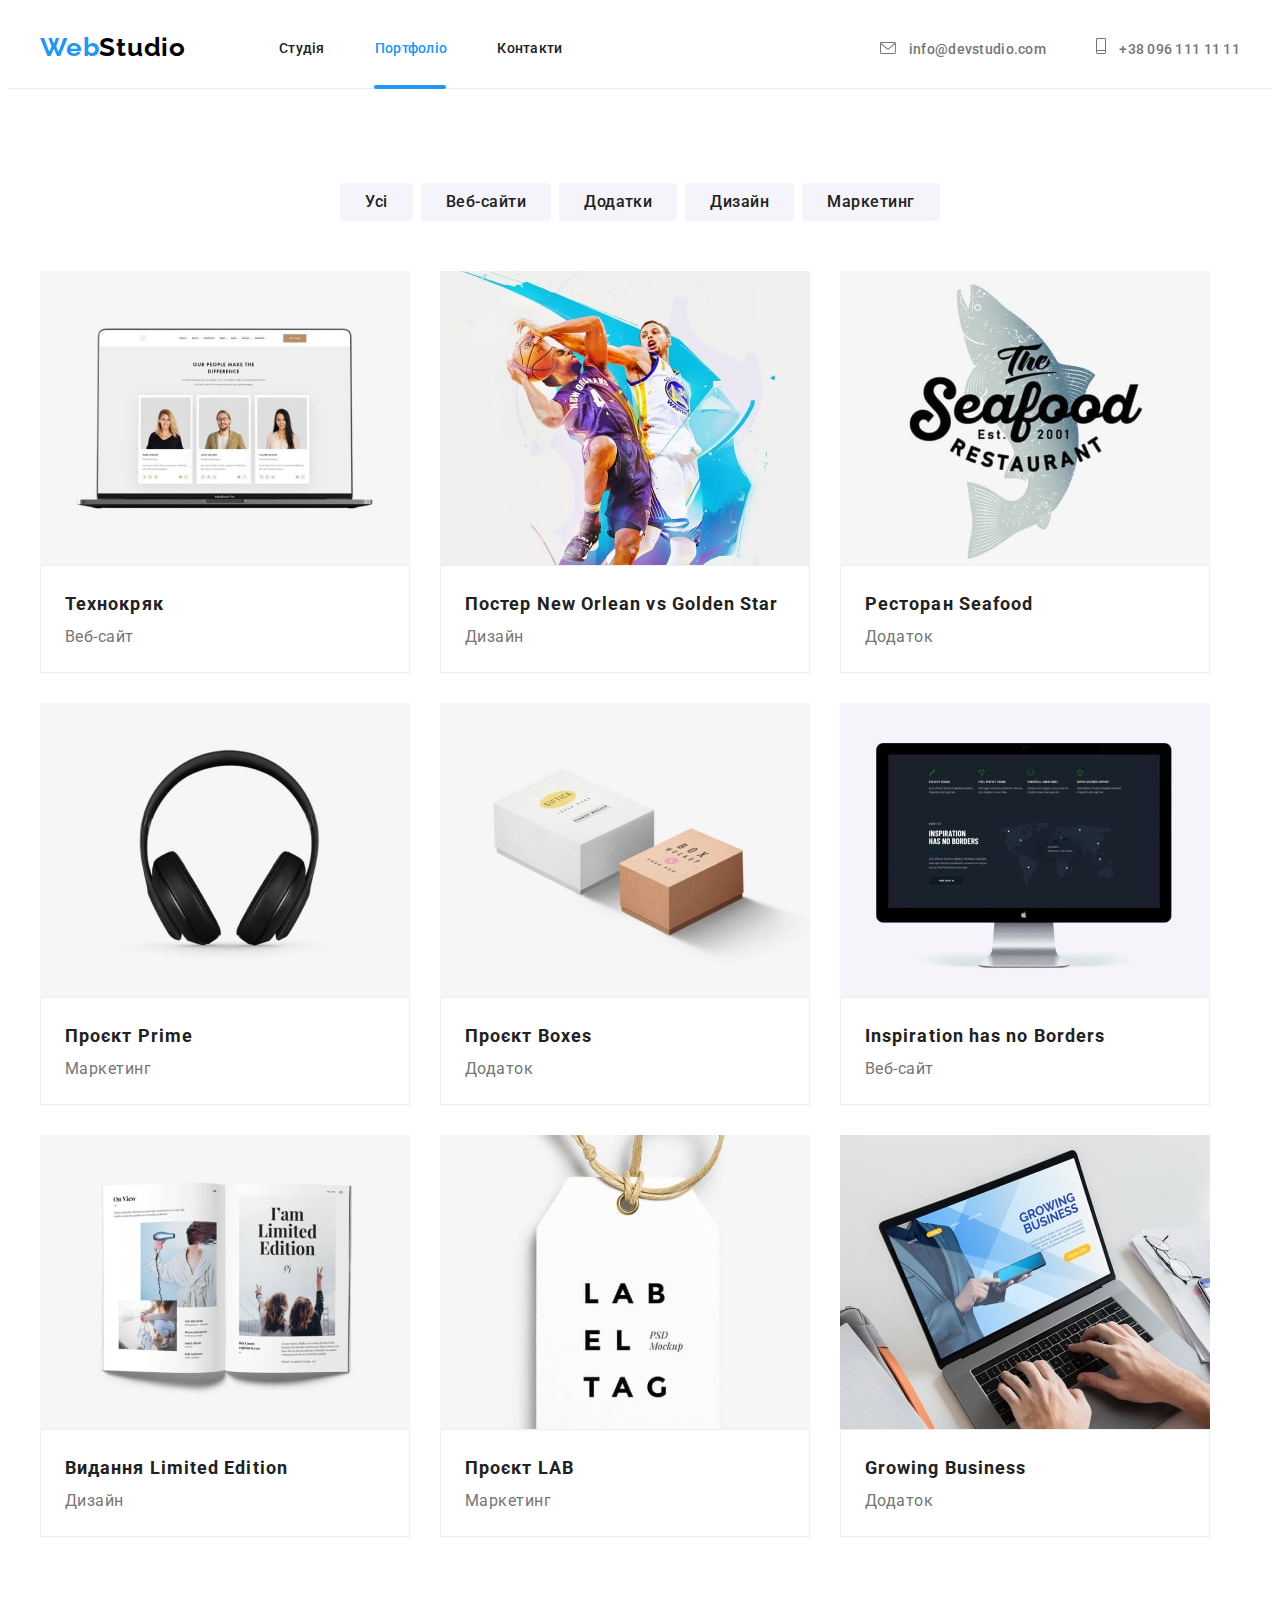
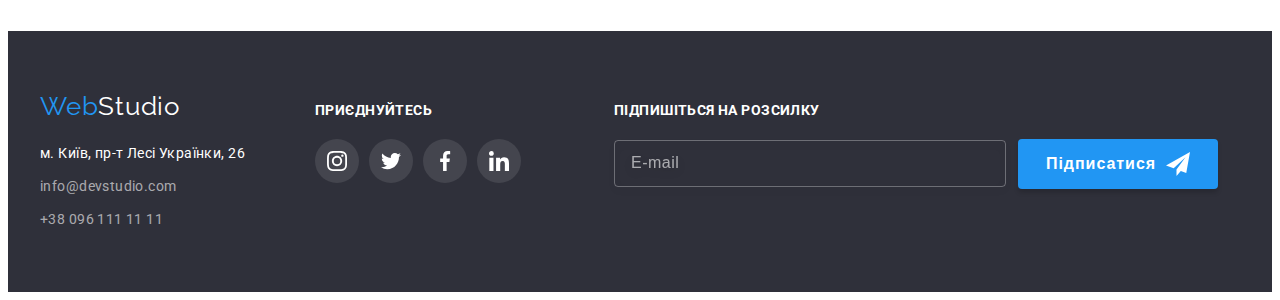
==== portfolio.html @ 67412103 "was" ====
<!DOCTYPE html>
<html lang="uk">
  <head>
    <meta charset="UTF-8" />
    <meta http-equiv="X-UA-Compatible" content="IE=edge" />
    <meta name="viewport" content="width=device-width, initial-scale=1.0" />
    <title>Document</title>
    <link rel="preconnect" href="https://fonts.googleapis.com" />
    <link rel="preconnect" href="https://fonts.gstatic.com" crossorigin />
    <link
      href="https://fonts.googleapis.com/css2?family=Raleway:wght@700&family=Roboto:wght@400;500;700;900&display=swap"
      rel="stylesheet"
    />
    <link
      rel="stylesheet"
      href="https://cdnjs.cloudflare.com/ajax/libs/modern-normalize/1.1.0/modern-normalize.min.css"
      integrity="sha512-wpPYUAdjBVSE4KJnH1VR1HeZfpl1ub8YT/NKx4PuQ5NmX2tKuGu6U/JRp5y+Y8XG2tV+wKQpNHVUX03MfMFn9Q=="
      crossorigin="anonymous"
      referrerpolicy="no-referrer"
    />
    <link rel="stylesheet" href="./css/style.css" />
  </head>
  <body>
    <!-- Шапка сайту -->
    <header class="header">
      <div class="container main-nav">
        <nav class="header-nav main-nav">
          <a class="header-logo" href="/"
            >Web<span class="header-logo-studio">Studio</span></a
          >
          <ul class="header-list">
            <li class="header-list-item">
              <a class="header-link" href="./index.html">Студія</a>
            </li>
            <li class="header-list-item">
              <a class="header-link link current" href="./portfolio.html"
                >Портфоліо</a
              >
            </li>
            <li class="header-list-item">
              <a class="header-link" href="#">Контакти</a>
            </li>
          </ul>
        </nav>
        <ul class="address-nav">
          <li class="header-list-item">
            <a class="header-mail" href="mailto:info@devstudio.com">
              <svg class="address-icon" width="16px" height="12px">
                <use href="./images/icons/symbol-defs.svg#icon-envelope"></use>
              </svg>
              info@devstudio.com
            </a>
          </li>
          <li class="header-list-item">
            <a class="header-tel" href="tel:+380961111111">
              <svg class="address-icon" width="10px" height="16px">
                <use
                  class="icon-two"
                  href="./images/icons/symbol-defs.svg#icon-phone"
                ></use>
              </svg>
              +38 096 111 11 11</a
            >
          </li>
        </ul>
      </div>
    </header>
    <!-- Герой -->
    <main>
      <section class="menu">
        <div class="container menu-container">
          <h1 class="visually-hidden">Меню сторінки</h1>
          <ul class="menu--top-list">
            <li class="menu-top-item">
              <button class="menu-item-btn" type="button">Усі</button>
            </li>
            <li class="menu-top-item">
              <button class="menu-item-btn" type="button">Веб-сайти</button>
            </li>
            <li class="menu-top-item">
              <button class="menu-item-btn" type="button">Додатки</button>
            </li>
            <li class="menu-top-item">
              <button class="menu-item-btn" type="button">Дизайн</button>
            </li>
            <li class="menu-top-item">
              <button class="menu-item-btn" type="button">Маркетинг</button>
            </li>
          </ul>
        </div>
        <div class="container menu-under-container">
          <ul class="menu-under-list">
            <li class="menu-under-item">
              <a class="card-link" href="">
                <div class="thumb-wrap">
                  <img
                    src="./images/imagesp/img-min1.jpg"
                    alt="Ноутбук"
                    width="370"
                  />
                  <p class="overlay-text">
                    Ресурс пропонує комплексні пропозиції з різним рівнем
                    функціоналу та сервісів. Все це дозволить відвідувачу
                    отримати вичерпні відомості про компанію чи приватну особу.
                  </p>
                </div>
                <div class="cards">
                  <h2 class="menu-title">Технокряк</h2>
                  <p class="menu-text">Веб-сайт</p>
                </div>
              </a>
            </li>
            <li class="menu-under-item">
              <a class="card-link" href="">
                <div class="thumb-wrap">
                  <img
                    src="./images/imagesp/img(1)-min.jpg"
                    alt="Баскетбол"
                    width="370"
                  />
                  <p class="overlay-text">
                    Ресурс пропонує комплексні пропозиції з різним рівнем
                    функціоналу та сервісів. Все це дозволить відвідувачу
                    отримати вичерпні відомості про компанію чи приватну особу.
                  </p>
                </div>
                <div class="cards">
                  <h2 class="menu-title">Постер New Orlean vs Golden Star</h2>
                  <p class="menu-text">Дизайн</p>
                </div>
              </a>
            </li>
            <li class="menu-under-item">
              <a class="card-link" href="">
                <div class="thumb-wrap">
                  <img
                    src="./images/imagesp/img(2)-min.jpg"
                    alt="Ресторан"
                    width="370"
                  />
                  <p class="overlay-text">
                    Ресурс пропонує комплексні пропозиції з різним рівнем
                    функціоналу та сервісів. Все це дозволить відвідувачу
                    отримати вичерпні відомості про компанію чи приватну особу.
                  </p>
                </div>
                <div class="cards">
                  <h2 class="menu-title">Ресторан Seafood</h2>
                  <p class="menu-text">Додаток</p>
                </div>
              </a>
            </li>
            <li class="menu-under-item">
              <a class="card-link" href="">
                <div class="thumb-wrap">
                  <img
                    src="./images/imagesp/img(3)-min.jpg"
                    alt="Навушники"
                    width="370"
                  />
                  <p class="overlay-text">
                    Ресурс пропонує комплексні пропозиції з різним рівнем
                    функціоналу та сервісів. Все це дозволить відвідувачу
                    отримати вичерпні відомості про компанію чи приватну особу.
                  </p>
                </div>
                <div class="cards">
                  <h2 class="menu-title">Проєкт Prime</h2>
                  <p class="menu-text">Маркетинг</p>
                </div>
              </a>
            </li>
            <li class="menu-under-item">
              <a class="card-link" href="">
                <div class="thumb-wrap">
                  <img
                    src="./images/imagesp/img(4)-min.jpg"
                    alt="Коробки"
                    width="370"
                  />
                  <p class="overlay-text">
                    Ресурс пропонує комплексні пропозиції з різним рівнем
                    функціоналу та сервісів. Все це дозволить відвідувачу
                    отримати вичерпні відомості про компанію чи приватну особу.
                  </p>
                </div>
                <div class="cards">
                  <h2 class="menu-title">Проєкт Boxes</h2>
                  <p class="menu-text">Додаток</p>
                </div>
              </a>
            </li>
            <li class="menu-under-item">
              <a class="card-link" href="">
                <div class="thumb-wrap">
                  <img
                    src="./images/imagesp/img(5)-min.jpg"
                    alt="Екран"
                    width="370"
                  />
                  <p class="overlay-text">
                    Ресурс пропонує комплексні пропозиції з різним рівнем
                    функціоналу та сервісів. Все це дозволить відвідувачу
                    отримати вичерпні відомості про компанію чи приватну особу.
                  </p>
                </div>
                <div class="cards">
                  <h2 class="menu-title">Inspiration has no Borders</h2>
                  <p class="menu-text">Веб-сайт</p>
                </div>
              </a>
            </li>
            <li class="menu-under-item">
              <a class="card-link" href="">
                <div class="thumb-wrap">
                  <img
                    src="./images/imagesp/img(6)-min.jpg"
                    alt="Книга"
                    width="370"
                  />
                  <p class="overlay-text">
                    Ресурс пропонує комплексні пропозиції з різним рівнем
                    функціоналу та сервісів. Все це дозволить відвідувачу
                    отримати вичерпні відомості про компанію чи приватну особу.
                  </p>
                </div>
                <div class="cards">
                  <h2 class="menu-title">Видання Limited Edition</h2>
                  <p class="menu-text">Дизайн</p>
                </div>
              </a>
            </li>
            <li class="menu-under-item">
              <a class="card-link" href="">
                <div class="thumb-wrap">
                  <img
                    src="./images/imagesp/img(7)-min.jpg"
                    alt="Бірка"
                    width="370"
                  />
                  <p class="overlay-text">
                    Ресурс пропонує комплексні пропозиції з різним рівнем
                    функціоналу та сервісів. Все це дозволить відвідувачу
                    отримати вичерпні відомості про компанію чи приватну особу.
                  </p>
                </div>
                <div class="cards">
                  <h2 class="menu-title">Проєкт LAB</h2>
                  <p class="menu-text">Маркетинг</p>
                </div>
              </a>
            </li>
            <li class="menu-under-item">
              <a class="card-link" href="">
                <div class="thumb-wrap">
                  <img
                    src="./images/imagesp/img(8)-min.jpg"
                    alt="Друк на клавіатурі"
                    width="370"
                  />
                  <p class="overlay-text">
                    Ресурс пропонує комплексні пропозиції з різним рівнем
                    функціоналу та сервісів. Все це дозволить відвідувачу
                    отримати вичерпні відомості про компанію чи приватну особу.
                  </p>
                </div>
                <div class="cards">
                  <h2 class="menu-title">Growing Business</h2>
                  <p class="menu-text">Додаток</p>
                </div>
              </a>
            </li>
          </ul>
        </div>
      </section>
    </main>
    <!-- Підвал -->
    <footer class="footer">
      <div class="container footer-container">
        <div class="footer-nav">
          <a class="footer-logo" href="/">
            Web<span class="footer-second-logo">Studio</span>
          </a>
          <address class="footer-address">
            <a
              class="footer-map"
              href="https://goo.gl/maps/mfCDsqHdeXD383oz8"
              target="_blank"
              rel="noopener noreferrer nofollow"
            >
              м. Київ, пр-т Лесі Українки, 26
            </a>
            <ul class="footer-list">
              <li>
                <a class="footer-link" href="mailto:info@devstudio.com"
                  >info@devstudio.com</a
                >
              </li>
              <li>
                <a class="footer-link" href="tel:+380961111111"
                  >+38 096 111 11 11</a
                >
              </li>
            </ul>
          </address>
        </div>
        <div class="footer-soc">
          <h3 class="footer-soc-title">приєднуйтесь</h3>
          <ul class="footer-soc-list">
            <li class="footer-soc-item">
              <a href="" class="footer-soc-link" aria-label="Instagram">
                <svg class="footer-soc-icon" width="20" height="20">
                  <use
                    href="./images/icons/symbol-link.svg#icon-instagram"
                  ></use>
                </svg>
              </a>
            </li>
            <li class="footer-soc-item">
              <a href="" class="footer-soc-link" aria-label="Twitter">
                <svg class="footer-soc-icon" width="20" height="20">
                  <use href="./images/icons/symbol-link.svg#icon-twitter"></use>
                </svg>
              </a>
            </li>
            <li class="footer-soc-item">
              <a href="" class="footer-soc-link" aria-label="Facebook">
                <svg class="footer-soc-icon" width="20" height="20">
                  <use
                    href="./images/icons/symbol-link.svg#icon-facebook"
                  ></use>
                </svg>
              </a>
            </li>
            <li class="footer-soc-item">
              <a href="" class="footer-soc-link" aria-label="LinkedIn">
                <svg class="footer-soc-icon" width="20" height="20">
                  <use
                    href="./images/icons/symbol-link.svg#icon-linkedin"
                  ></use>
                </svg>
              </a>
            </li>
          </ul>
        </div>
        <div class="footer-input">
          <h3 class="input-title">Підпишіться на розсилку</h3>
          <form class="input-container">
            <input class="footer-input" type="email" placeholder="E-mail" />
            <button type="submit" class="input-button">
              Підписатися
              <svg width="24" height="24" class="input-img">
                <use href="./images/icons/symbol-defs-telegram.svg#icon-send"></use>
              </svg>
            </button>
          </form>
        </div>
      </div>
    </footer>
  </body>
</html>
---- css/style.css ----
:root {
  --main-color: #757575;
  --second-color: #212121;
  --letter-color: #ffffff;
  --typical-lh: 1.33;
  --main-font: "Roboto", sans-serif;
}

p,
h1,
h2,
h3,
h4,
h5,
h6 {
  margin: 0;
}
ul,
ol {
  margin: 0;
  padding-left: 0;
  list-style: none;
}

body {
  font-family: var(--main-font);
  background-color: #ffffff;
}

.container {
  width: 1200px;
  padding-left: 15px;
  padding-right: 15px;
  margin: 0 auto;
}
img {
  display: block;
  max-width: 100%;
  height: auto;
}
section {
  padding-top: 94px;
  padding-bottom: 94px;
}
button {
  cursor: pointer;
}
/* -----------Шапка сайту --------------------------------------------------------- */
.header {
  padding-top: 24px;
  padding-bottom: 24px;
  border-bottom: 1px solid #ececec;
}
.main-nav {
  display: flex;
  align-items: center;
}

.header-logo {
  display: flex;
  margin-left: auto;
  font-family: "Raleway", sans-serif;
  font-style: normal;
  font-weight: 700;
  font-size: 26px;
  line-height: 1.22;
  letter-spacing: 0.03em;
  color: #2196f3;
  text-decoration: none;
}

.header-logo-studio {
  font-family: "Raleway", sans-serif;
  font-size: 26px;
  line-height: 1.22;
  letter-spacing: 0.03em;
  color: #000000;
  text-decoration: none;
}

.header-list {
  display: flex;
  list-style: none;
  gap: 50px;
  margin-left: 93px;
  margin-right: auto;
}
/* .header-list .header-list-item + .header-list-item {
  margin-left: 50px;
} */
/* .header-list .header-list-item:not(:last-child) {
  margin-right: 50px;
} */

.header-link {
  text-decoration: none;
  font-weight: 500;
  font-size: 14px;
  line-height: var(--typical-lh);
  letter-spacing: 0.02em;
  color: var(--second-color);
  padding: 32px 0;
  transition: color 250ms cubic-bezier(0.4, 0, 0.2, 1);
}
.link.current {
  position: relative;
  color: #2196f3;
}
.current::after {
  content: "";
  position: absolute;
  bottom: 0;
  left: 0;
  display: block;
  width: 100%;
  height: 4px;
  background: #2196f3;
  border-radius: 2px;
  margin: -1px;
}
.address-nav {
  display: flex;
  align-items: baseline;
  list-style: none;
  margin-left: auto;
  color: var(--main-color);
}
.header-list-item {
}
.address-icon {
  fill: currentColor;
  margin-right: 10px;
}

.address-nav .header-list-item:not(:last-child) {
  margin-right: 50px;
}

.header-mail,
.header-tel {
  font-weight: 500;
  font-size: 14px;
  line-height: var(--typical-lh);
  letter-spacing: 0.02em;
  color: var(--main-color);
  text-decoration: none;
  transition: color 250ms cubic-bezier(0.4, 0, 0.2, 1);
}
.header-link:hover,
.header-link:focus,
.header-mail:hover,
.header-mail:focus,
.header-tel:hover,
.header-tel:focus,
.address-icon:hover,
.address-icon:focus,
.address-icon-two:hover,
.address-icon-two:focus {
  color: #2196f3;
  fill: currentColor;
}

/* -------- Герой --------  */
.hero {
  background-color: #c4c4c4;
  background-image: linear-gradient(
      to right,
      rgba(47, 48, 58, 0.4),
      rgba(47, 48, 58, 0.4)
    ),
    url(../images/img-bg-hero.jpg);
  background-repeat: no-repeat;
  background-position: center;
  max-width: 1600px;
  margin: 0 auto;
  padding-top: 200px;
  padding-bottom: 200px;
}
.hero-container {
  display: flex;
  flex-direction: column;
  align-items: center;
}

.hero-top-title {
  display: flex;
  margin-bottom: 30px;
  font-weight: 900;
  font-size: 44px;
  line-height: 1.36;
  text-align: center;
  letter-spacing: 0.06em;
  text-transform: uppercase;
  color: #ffffff;
}
.hero-btn {
  display: flex;
  padding: 10px 32px 10px 32px;
  font-family: inherit;
  font-weight: 700;
  font-size: 16px;
  line-height: 1.87;
  align-items: center;
  text-align: center;
  letter-spacing: 0.06em;
  color: #ffffff;
  background: #2196f3;
  box-shadow: 0px 4px 4px rgba(0, 0, 0, 0.15);
  border-radius: 4px;
  border: none;
  cursor: pointer;
}

.benefits {
  padding-top: 94px;
  padding-bottom: 0;
}
.benefits-container {
  display: flex;
}
.benefits-list {
  list-style: none;
  display: flex;
  gap: 30px;
  margin-right: auto;
  margin-left: auto;
}
.benefits-item::before {
  display: block;
  content: "";
  height: 120px;
  background-color: #f5f4fa;
  border-radius: 4px;
  margin-bottom: 30px;
  background-size: 70px 70px;
  background-repeat: no-repeat;
  background-position: center;
}
.icon-antenna::before {
  background-image: url(../images/icons/antenna.svg);
}
.icon-clock::before {
  background-image: url(../images/icons/clock.svg);
}
.icon-diagram::before {
  background-image: url(../images/icons/diagram.svg);
}
.icon-austonaut::before {
  background-image: url(../images/icons/astronaut.svg);
}

.benefits-title {
  display: flex;
  margin-bottom: 10px;
  width: 270px;
  font-size: 14px;
  line-height: var(--typical-lh);
  letter-spacing: 0.03em;
  text-transform: uppercase;
  color: var(--second-color);
}
.benefits-text {
  display: flex;
  font-size: 14px;
  max-width: 270px;
  line-height: 1.71;
  letter-spacing: 0.03em;
  color: var(--main-color);
}

.about {
  padding-top: 94px;
  padding-bottom: 94px;
}
.about-container {
  display: flex;
  flex-direction: column;
  align-items: center;
}
.about-title {
  display: flex;
  margin-bottom: 50px;
  font-size: 36px;
  line-height: 1.16;
  text-align: center;
  letter-spacing: 0.03em;
  color: var(--second-color);
}
.about-list {
  display: flex;
  gap: 30px;
  list-style: none;
}

.thumb-work {
  position: relative;
}
.over-text {
  position: absolute;
  bottom: 0;
  left: 0;
  font-weight: 700;
  font-size: 14px;
  line-height: 1.14;
  text-align: center;
  letter-spacing: 0.03em;
  text-transform: uppercase;
  color: #ffffff;
  background-color: rgba(47, 48, 58, 0.8);
  width: 100%;
  padding: 27px;
}

.team {
  background-color: #f5f4fa;
  padding-top: 94px;
  padding-bottom: 94px;
}
.team-container {
  display: flex;
  flex-direction: column;
  align-items: center;
}
.team-title {
  display: flex;
  margin-bottom: 50px;
  font-size: 36px;
  line-height: 1.16;
  text-align: center;
  letter-spacing: 0.03em;
  color: var(--second-color);
}
.img-team {
  background: #ffffff;
  box-shadow: 0px 1px 3px rgba(0, 0, 0, 0.12), 0px 1px 1px rgba(0, 0, 0, 0.14),
    0px 2px 1px rgba(0, 0, 0, 0.2);
  border-radius: 0px 0px 4px 4px;
}
.team-text {
  padding-top: 30px;
  padding-bottom: 30px;
}
.team-list {
  display: flex;
  gap: 30px;
  list-style: none;
}
.team-top-text {
  margin-bottom: 10px;
  font-weight: 500;
  font-size: 16px;
  line-height: 1.18;
  text-align: center;
  letter-spacing: 0.03em;
  color: var(--second-color);
}
.team-bottom-text {
  font-weight: 400;
  font-size: 16px;
  line-height: 1.18;
  text-align: center;
  letter-spacing: 0.03em;
  color: var(--main-color);
}

.team-soc-list {
  display: flex;
  align-items: center;
  justify-content: center;
  gap: 10px;
  list-style: none;
  margin-top: 16px;
}

.team-soc-link {
  color: #afb1b8;
  display: flex;
  align-items: center;
  justify-content: center;
  width: 44px;
  height: 44px;
  border-radius: 50%;
  transition: background-color 250ms cubic-bezier(0.4, 0, 0.2, 1),
    color 250ms cubic-bezier(0.4, 0, 0.2, 1);
}

.team-soc-icon {
  fill: currentColor;
}

.team-soc-link:hover,
.team-soc-link:focus {
  color: #ffffff;
  background-color: #2196f3;
}

/* -------- Клієнти ------------- */
.clients-title {
  text-align: center;
  margin-bottom: 50px;
  font-weight: 700;
  font-size: 36px;
  line-height: 1.16;
  text-align: center;
  letter-spacing: 0.03em;
}

.clients-list {
  display: flex;
  gap: 30px;
}

.clients-list-item {
  flex-basis: calc((100% - 5 * 30px) / 6);
}

.clients-list-link {
  display: flex;
  align-items: center;
  justify-content: center;
  width: 170px;
  height: 92px;
  color: #afb1b8;
  border: 1px solid #afb1b8;
  border-radius: 4px;
  transition: background-color 250ms cubic-bezier(0.4, 0, 0.2, 1),
    color 250ms cubic-bezier(0.4, 0, 0.2, 1);
}

.clients-icon {
  fill: currentColor;
}

.clients-list-link:hover,
.clients-list-link:focus {
  color: #2196f3;
  border-color: #2196f3;
}

/* --------Футер--------- */
.footer {
  background-color: #2f303a;
  padding-top: 60px;
  padding-bottom: 60px;
}
.footer-container {
  display: flex;
  align-items: center;
  align-items: baseline;
}
.footer-nav {
  display: block;
  margin-right: 70px;
}
.footer-soc {
  display: block;
}

.footer-logo {
  font-family: "Raleway", sans-serif;
  font-size: 26px;
  line-height: 1.19;
  letter-spacing: 0.03em;
  color: #2196f3;
  text-decoration: none;
}
.footer-second-logo {
  color: #ffffff;
}
.footer-address {
  display: flex;
  gap: 9px;
  flex-direction: column;
  font-style: normal;
}
.footer-map {
  font-size: 14px;
  line-height: 1.71;
  letter-spacing: 0.03em;
  color: #ffffff;
  text-decoration: none;
  margin-top: 20px;
}
.footer-list {
  display: flex;
  gap: 9px;
  flex-direction: column;
  list-style: none;
}
.footer-link {
  font-size: 14px;
  line-height: 1.71;
  letter-spacing: 0.03em;
  color: rgba(255, 255, 255, 0.6);
  text-decoration: none;
  transition: color 250ms cubic-bezier(0.4, 0, 0.2, 1);
}

.footer-link:hover,
.footer-link:focus {
  color: #2196f3;
}

.footer-soc {
  margin-right: 93px;
}

.footer-soc-title {
  display: block;
  font-weight: 700;
  font-size: 14px;
  line-height: 1.14;
  letter-spacing: 0.03em;
  text-transform: uppercase;
  color: #ffffff;
  margin-bottom: 20px;
}

.footer-soc-list {
  display: flex;
  align-items: center;
  justify-content: center;
  height: 100%;
  gap: 10px;
}

.footer-soc-link {
  color: #ffffff;
  display: flex;
  align-items: center;
  justify-content: center;
  width: 44px;
  height: 44px;
  border-radius: 50%;
  background: rgba(255, 255, 255, 0.1);
  transition: background-color 250ms cubic-bezier(0.4, 0, 0.2, 1),
    color 250ms cubic-bezier(0.4, 0, 0.2, 1);
}

.footer-soc-icon {
  fill: currentColor;
}

.footer-soc-link:hover,
.footer-soc-link:focus {
  background-color: #2196f3;
  color: #ffffff;
}

.input-title {
  font-weight: 700;
  font-size: 14px;
  line-height: 1.14;
  letter-spacing: 0.03em;
  text-transform: uppercase;
  color: var(--letter-color);
  margin-bottom: 20px;
}

.input-container {
  display: flex;
  align-items: center;
}

.input-container input {
  background-color: inherit;
  border: 1px solid rgba(255, 255, 255, 0.3);
  border-radius: 4px;
  filter: drop-shadow(0px 4px 4px rgba(0, 0, 0, 0.15));
  width: 358px;
  padding: 15px 16px;
  margin-right: 12px;
  color: #f5f4fa;
}

.input-container input::placeholder {
  color: rgba(255, 255, 255, 0.6);
  font-size: 16px;
  line-height: 1.25;
  letter-spacing: 0.03em;
}

.input-button {
  display: flex;
  align-items: center;
  justify-content: center;
  text-align: center;
  gap: 10px;
  color: var(--letter-color);
  background-color: #2196f3;
  box-shadow: 0px 4px 4px rgba(0, 0, 0, 0.15);
  border-radius: 4px;
  border: transparent;
  width: 200px;
  padding-top: 10px;
  padding-bottom: 10px;
  font-weight: 700;
  font-size: 16px;
  line-height: 1.88;
  letter-spacing: 0.06em;
}

.input-img {
  fill: currentColor;
}

.input-button:hover {
  background-color: #3270a3;
}

@keyframes moving {
  100% {
    transform: rotate(-360deg);
  }
}

.input-button:hover > .input-img {
  animation: moving 1000ms 1 linear;
  transform-origin: 1px 1px;
}

.modal-title {
  font-weight: 700;
  font-size: 20px;
  line-height: 1.15;
  text-align: center;
  margin-bottom: 12px;
}

.form {
  width: 448px;
  margin: 0 auto;
}

.form-field {
  position: relative;
  display: flex;
  flex-direction: column;
}
.form-field:not(:last-child) {
  margin-bottom: 10px;
}

.form-field.comment {
  margin-bottom: 0;
}

label {
  font-size: 12px;
  line-height: 1.17;
  letter-spacing: 0.01em;
  color: var(--main-color);
}

.form-field input {
  height: 40px;
  margin-top: 4px;
  padding: 11px;
  padding-left: 42px;
  border: 1px solid rgba(33, 33, 33, 0.2);
  border-radius: 4px;
  outline: none;
  color: #212121;
}

.form-field label {
  margin-bottom: 4px;
}

.form-label {
  font-size: 12px;
  line-height: 1.17;
  letter-spacing: 0.01em;
  color: var(--main-color);
}

.form-icon {
  position: absolute;
  top: 50%;
  left: 12px;
  display: inline-block;
}
.form-input:focus {
  border-color: #2196f3;
}

.form-input:focus ~ .form-icon {
  fill: #2196f3;
}

textarea {
  resize: none;
  width: 100%;
  height: 120px;
}

textarea::placeholder {
  font-size: 12px;
  line-height: 1.17;
  letter-spacing: 0.01em;
  color: rgba(117, 117, 117, 0.5);
}

.form-field textarea {
  margin-top: 4px;
  border: 1px solid rgba(33, 33, 33, 0.2);
  border-radius: 4px;
  outline: none;
  padding: 12px 16px;
  color: #212121;
}

.form-check {
  display: flex;
  justify-content: center;
  margin-bottom: 30px;
  text-align: center;
  margin-top: 20px;
}

.checkbox-label {
  display: flex;
  align-items: center;
  font-size: 14px;
  line-height: 2.71;
  letter-spacing: 0.03em;
  color: var(--main-color);
  text-align: center;
}
.checkbox-icon {
  display: inline-block;
  width: 16px;
  height: 15px;
  border: 2px solid black;
  border-radius: 4px;
  margin-right: 7px;
}

.checkbox:checked + .checkbox-icon {
  background-color: #2196f3;
  border-color: #2196f3;
  background-image: url(../images/icons/icon-check.svg);
  background-repeat: no-repeat;
  background-position: 50% 50%;
  background-size: contain;
  background-origin: border-box;
}

.checkbox-accent {
  color: #2196f3;
  text-decoration: underline;
  margin-left: 5px;
}

.form-button {
  display: block;
  background-color: #2196f3;
  color: #ffffff;
  font-weight: 700;
  letter-spacing: 0.06em;
  box-shadow: 0px 4px 4px rgba(0, 0, 0, 0.15);
  border-radius: 4px;
  border-color: transparent;
  min-height: 50px;
  min-width: 200px;
  padding: 10px 52px;
  text-align: center;
  margin: 0 auto;
  transition: background-color 250ms cubic-bezier(0.4, 0, 0.2, 1);
}

.form-button:hover {
  background-color: #2e7fc2;
}

/* --------------Портфоліо------------------------ */
.menu-container {
  display: flex;
  justify-content: center;
}
.visually-hidden {
  position: absolute;
  white-space: nowrap;
  width: 1px;
  height: 1px;
  overflow: hidden;
  border: 0;
  padding: 0;
  clip: rect(0 0 0 0);
  clip-path: inset(50%);
  margin: -1px;
}

.menu--top-list {
  display: flex;
  margin-bottom: 50px;
  gap: 8px;
  list-style: none;
}

.menu-item-btn {
  padding: 6px 25px 6px 25px;
  font-family: inherit;
  font-weight: 500;
  font-size: 16px;
  line-height: 1.62;
  text-align: center;
  letter-spacing: 0.03em;
  color: var(--second-color);
  background: #f5f4fa;
  border-radius: 4px;
  cursor: pointer;
  border: none;
  transition: color 250ms cubic-bezier(0.4, 0, 0.2, 1),
    background-color 250ms cubic-bezier(0.4, 0, 0.2, 1),
    box-shadow 250ms cubic-bezier(0.4, 0, 0.2, 1);
}

.menu-item-btn:hover,
.menu-item-btn:focus {
  background-color: #2196f3;
  color: #ffffff;
  box-shadow: 0px 3px 1px rgba(0, 0, 0, 0.1), 0px 1px 2px rgba(0, 0, 0, 0.08),
    0px 2px 2px rgba(0, 0, 0, 0.12);
}

/* ------Кард-сет-------- */

.menu {
  padding-top: 94px;
  padding-bottom: 94px;
}
.menu-under-container {
}
.menu-under-list {
  display: flex;
  flex-wrap: wrap;
  padding: 0;
  gap: 30px;
  list-style: none;
}
.cards {
  padding: 20px 24px 20px 24px;
  border: 1px solid #eeeeee;
}
.menu-under-item {
}
.card-link {
  display: block;
  text-decoration: none;
}

.thumb-wrap {
  position: relative;
  overflow: hidden;
}
.overlay-text {
  position: absolute;
  top: 0;
  left: 0;
  color: #ffffff;
  background: rgba(33, 150, 243, 0.9);
  font-weight: 400;
  font-size: 18px;
  line-height: 1.56;
  letter-spacing: 0.03em;
  padding: 63px 24px;
  height: 100%;
  transform: translateY(100%);
  transition: transform 300ms cubic-bezier(0.4, 0, 0.2, 1);
  overflow: auto;
}
.card-link:hover .overlay-text {
  transform: translateY(0);
}

.card-link:hover,
.card-link:focus {
  box-shadow: 0px 1px 1px rgba(0, 0, 0, 0.12), 0px 4px 4px rgba(0, 0, 0, 0.06),
    1px 4px 6px rgba(0, 0, 0, 0.16);
}
.menu-title {
  font-size: 18px;
  line-height: 2;
  letter-spacing: 0.06em;
  color: var(--second-color);
}
.menu-text {
  font-size: 16px;
  line-height: 1.88;
  letter-spacing: 0.03em;
  color: var(--main-color);
}
/* -------Модальне вікно ------ */
.backdrop {
  position: fixed;
  top: 0;
  width: 100%;
  height: 100%;
  background-color: rgba(0, 0, 0, 0.2);
  transition: opacity 300ms linear, visibility 300ms linear;
}
.modal {
  position: absolute;
  top: 50%;
  left: 50%;
  width: 528px;
  height: 581px;
  background: #ffffff;
  box-shadow: 0px 1px 3px rgba(0, 0, 0, 0.12), 0px 1px 1px rgba(0, 0, 0, 0.14),
    0px 2px 1px rgba(0, 0, 0, 0.2);
  border-radius: 4px;
  transform: translate(-50%, -50%) scale(1);
  transition: transform 500ms linear;
  padding: 40px;
}
.backdrop.is-hidden .modal {
  transform: translate(-50%, -50%) scale(0);
}
.modal-btn {
  position: absolute;
  top: 10px;
  right: 10px;
  width: 30px;
  height: 30px;
  background-color: transparent;
  border: 1px solid rgba(0, 0, 0, 0.1);
  border-radius: 50%;
  display: flex;
  align-items: center;
  cursor: pointer;
  transition: color 250ms cubic-bezier(0.4, 0, 0.2, 1),
   fill 250ms cubic-bezier(0.4, 0, 0.2, 1);
}

.modal-close-icon {
  fill: currentColor;
}

.modal-btn:hover,
.modal-btn:focus {
  color:  #2196f3;
}

.is-hidden {
  opacity: 0;
  visibility: hidden;
  pointer-events: none;
}
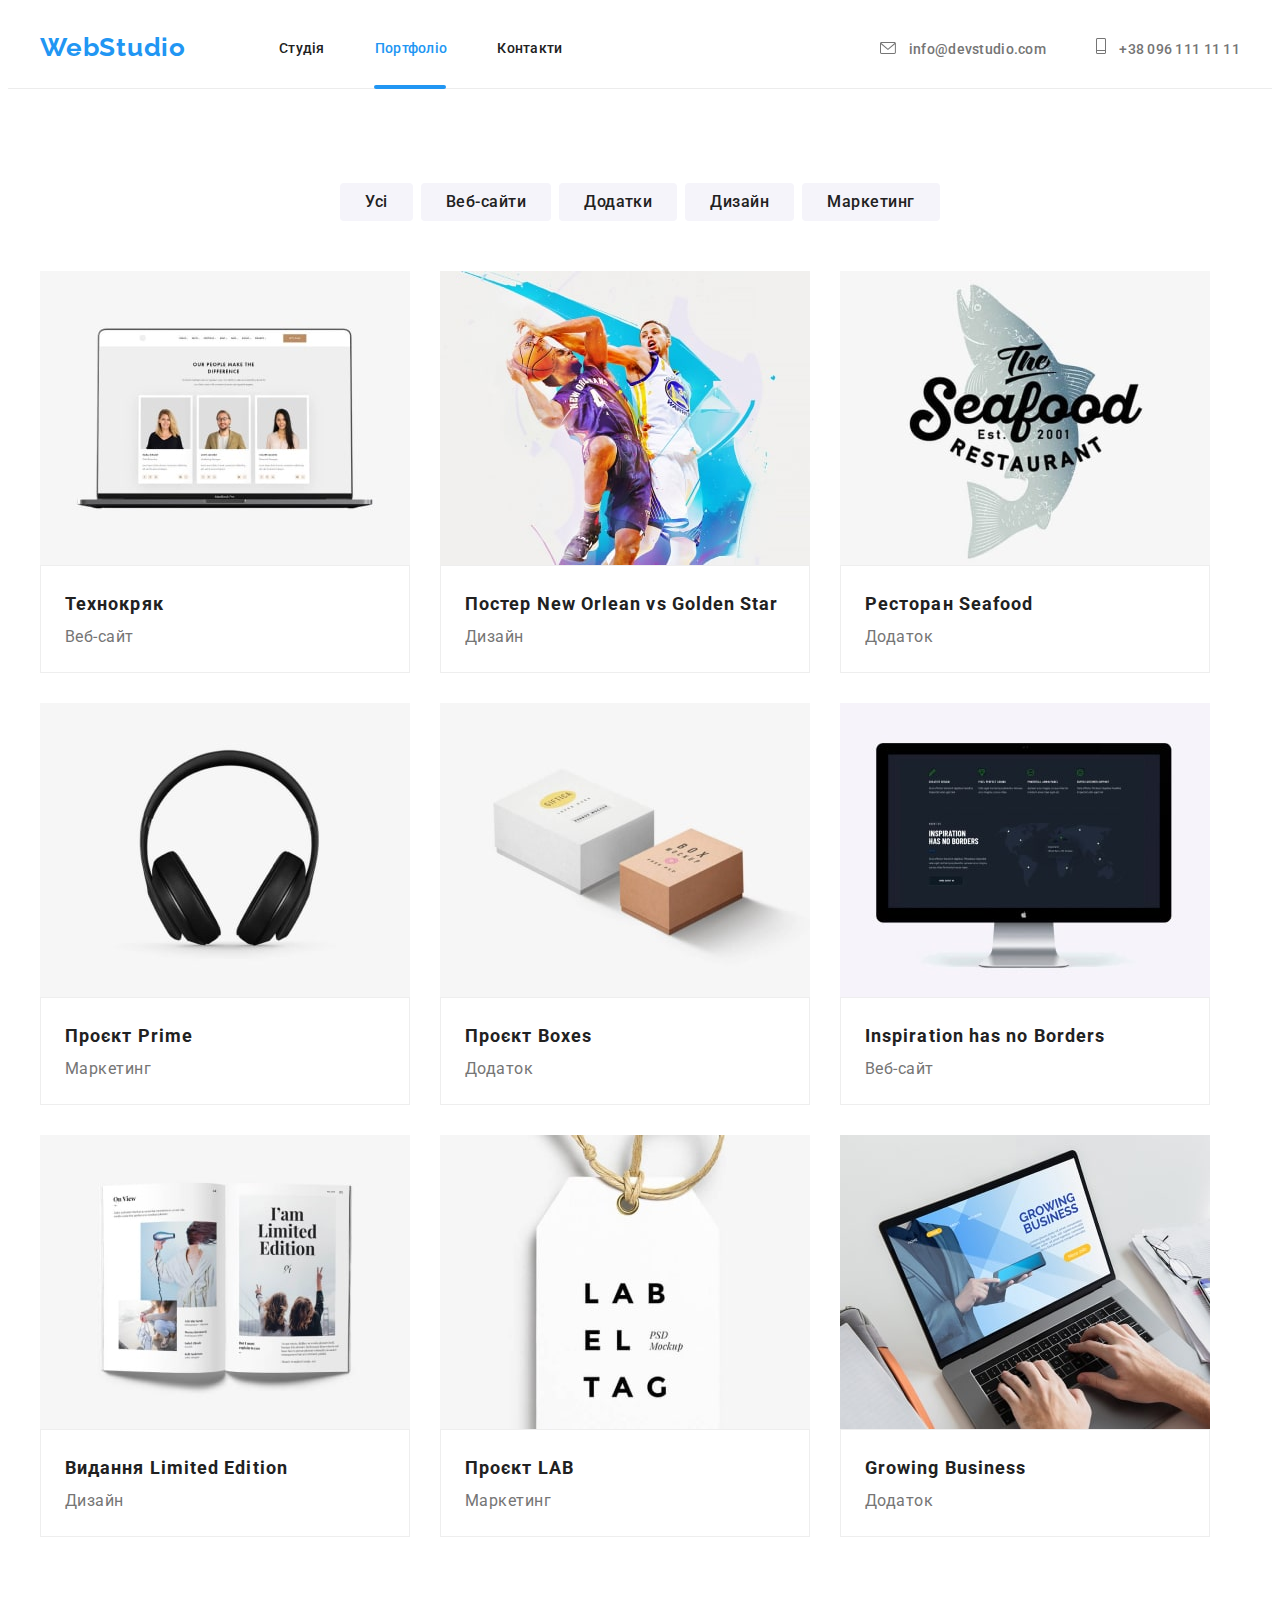
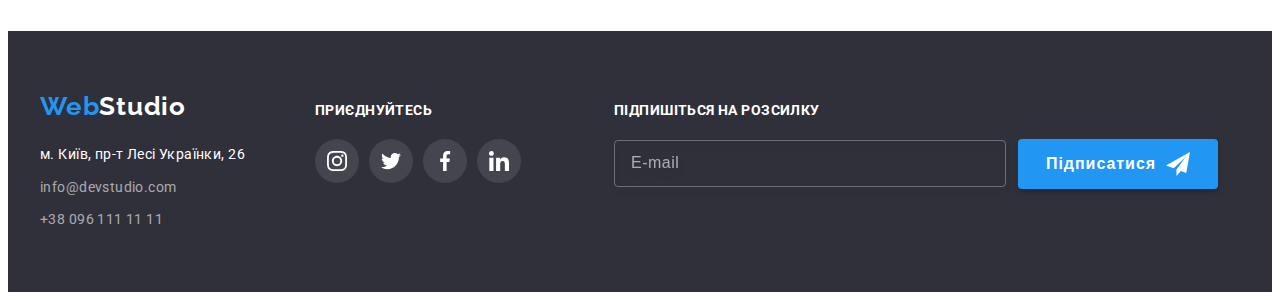
==== commit 0fdb1626: "update hw-7" ====
--- a/portfolio.html
+++ b/portfolio.html
@@ -18,44 +18,42 @@
       crossorigin="anonymous"
       referrerpolicy="no-referrer"
     />
-    <link rel="stylesheet" href="./css/style.css" />
+    <link rel="stylesheet" href="./css/main.min.css" />
   </head>
   <body>
     <!-- Шапка сайту -->
     <header class="header">
-      <div class="container main-nav">
-        <nav class="header-nav main-nav">
-          <a class="header-logo" href="/"
-            >Web<span class="header-logo-studio">Studio</span></a
+      <div class="container header-container">
+        <nav class="navigation">
+          <a class="logo navigation__logo" href="/"
+            >Web<span class="logo__accent">Studio</span></a
           >
-          <ul class="header-list">
-            <li class="header-list-item">
-              <a class="header-link" href="./index.html">Студія</a>
-            </li>
-            <li class="header-list-item">
-              <a class="header-link link current" href="./portfolio.html"
-                >Портфоліо</a
-              >
-            </li>
-            <li class="header-list-item">
-              <a class="header-link" href="#">Контакти</a>
+          <ul class="site site__container">
+            <li class="site__list">
+              <a class="site__link" href="./index.html">Студія</a>
+            </li>
+            <li class="site__list">
+              <a class="site__link link current" href="./portfolio.html">Портфоліо</a>
+            </li>
+            <li class="site__list">
+              <a class="site__link" href="#">Контакти</a>
             </li>
           </ul>
         </nav>
-        <ul class="address-nav">
-          <li class="header-list-item">
-            <a class="header-mail" href="mailto:info@devstudio.com">
-              <svg class="address-icon" width="16px" height="12px">
+
+        <ul class="address address__nav">
+          <li class="address__list">
+            <a class="address__mail" href="mailto:info@devstudio.com">
+              <svg class="address__icon" width="16px" height="12px">
                 <use href="./images/icons/symbol-defs.svg#icon-envelope"></use>
               </svg>
               info@devstudio.com
             </a>
           </li>
-          <li class="header-list-item">
-            <a class="header-tel" href="tel:+380961111111">
-              <svg class="address-icon" width="10px" height="16px">
+          <li class="address__list">
+            <a class="address__tel" href="tel:+380961111111">
+              <svg class="address__icon" width="10px" height="16px">
                 <use
-                  class="icon-two"
                   href="./images/icons/symbol-defs.svg#icon-phone"
                 ></use>
               </svg>
@@ -276,65 +274,65 @@
     </main>
     <!-- Підвал -->
     <footer class="footer">
-      <div class="container footer-container">
-        <div class="footer-nav">
-          <a class="footer-logo" href="/">
-            Web<span class="footer-second-logo">Studio</span>
+      <div class="container footer__container">
+        <div class="footer__nav">
+          <a class="logo" href="/">
+            Web<span class="logo__accent logo__accent--light">Studio</span>
           </a>
-          <address class="footer-address">
+          <address class="footer__address">
             <a
-              class="footer-map"
+              class="footer__map"
               href="https://goo.gl/maps/mfCDsqHdeXD383oz8"
               target="_blank"
               rel="noopener noreferrer nofollow"
             >
               м. Київ, пр-т Лесі Українки, 26
             </a>
-            <ul class="footer-list">
+            <ul class="footer__list">
               <li>
-                <a class="footer-link" href="mailto:info@devstudio.com"
+                <a class="footer__link" href="mailto:info@devstudio.com"
                   >info@devstudio.com</a
                 >
               </li>
               <li>
-                <a class="footer-link" href="tel:+380961111111"
+                <a class="footer__link" href="tel:+380961111111"
                   >+38 096 111 11 11</a
                 >
               </li>
             </ul>
           </address>
         </div>
-        <div class="footer-soc">
-          <h3 class="footer-soc-title">приєднуйтесь</h3>
-          <ul class="footer-soc-list">
-            <li class="footer-soc-item">
-              <a href="" class="footer-soc-link" aria-label="Instagram">
-                <svg class="footer-soc-icon" width="20" height="20">
+        <div class="footer__soc">
+          <h3 class="footer__soc-title">приєднуйтесь</h3>
+          <ul class="soc__list">
+            <li class="soc__item">
+              <a href="" class="soc__link" aria-label="Instagram">
+                <svg class="soc__icon" width="20" height="20">
                   <use
                     href="./images/icons/symbol-link.svg#icon-instagram"
                   ></use>
                 </svg>
               </a>
             </li>
-            <li class="footer-soc-item">
-              <a href="" class="footer-soc-link" aria-label="Twitter">
-                <svg class="footer-soc-icon" width="20" height="20">
+            <li class="soc__item">
+              <a href="" class="soc__link" aria-label="Twitter">
+                <svg class="soc__icon" width="20" height="20">
                   <use href="./images/icons/symbol-link.svg#icon-twitter"></use>
                 </svg>
               </a>
             </li>
-            <li class="footer-soc-item">
-              <a href="" class="footer-soc-link" aria-label="Facebook">
-                <svg class="footer-soc-icon" width="20" height="20">
+            <li class="soc__item">
+              <a href="" class="soc__link" aria-label="Facebook">
+                <svg class="soc__icon" width="20" height="20">
                   <use
                     href="./images/icons/symbol-link.svg#icon-facebook"
                   ></use>
                 </svg>
               </a>
             </li>
-            <li class="footer-soc-item">
-              <a href="" class="footer-soc-link" aria-label="LinkedIn">
-                <svg class="footer-soc-icon" width="20" height="20">
+            <li class="soc__item">
+              <a href="" class="soc__link" aria-label="LinkedIn">
+                <svg class="soc__icon" width="20" height="20">
                   <use
                     href="./images/icons/symbol-link.svg#icon-linkedin"
                   ></use>
@@ -343,13 +341,13 @@
             </li>
           </ul>
         </div>
-        <div class="footer-input">
-          <h3 class="input-title">Підпишіться на розсилку</h3>
-          <form class="input-container">
-            <input class="footer-input" type="email" placeholder="E-mail" />
-            <button type="submit" class="input-button">
+        <div class="footer__input">
+          <h3 class="input__title">Підпишіться на розсилку</h3>
+          <form class="input__container">
+            <input class="footer__input" type="email" placeholder="E-mail" />
+            <button type="submit" class="input__button">
               Підписатися
-              <svg width="24" height="24" class="input-img">
+              <svg width="24" height="24" class="input__img">
                 <use href="./images/icons/symbol-defs-telegram.svg#icon-send"></use>
               </svg>
             </button>
--- a/css/main.min.css
+++ b/css/main.min.css
@@ -0,0 +1 @@
+:root{--main-color: #757575;--second-color: #212121;--letter-color: #ffffff;--typical-lh: 1.33;--main-font: "Roboto", sans-serif}.visually-hidden{position:absolute;white-space:nowrap;width:1px;height:1px;overflow:hidden;border:0;padding:0;clip:rect(0 0 0 0);-webkit-clip-path:inset(50%);clip-path:inset(50%);margin:-1px}p,h1,h2,h3,h4,h5,h6{margin:0}ul,ol{margin:0;padding-left:0;list-style:none}body{font-family:var(--main-font);background-color:#fff}img{display:block;max-width:100%;height:auto}section{padding-top:94px;padding-bottom:94px}button{cursor:pointer}.container{width:1200px;padding-left:15px;padding-right:15px;margin:0 auto}.backdrop{position:fixed;top:0;width:100%;height:100%;background-color:rgba(0,0,0,.2);transition:opacity 300ms linear,visibility 300ms linear}.modal{position:absolute;top:50%;left:50%;width:528px;height:581px;background:#fff;box-shadow:0px 1px 3px rgba(0,0,0,.12),0px 1px 1px rgba(0,0,0,.14),0px 2px 1px rgba(0,0,0,.2);border-radius:4px;transform:translate(-50%, -50%) scale(1);transition:transform 500ms linear;padding:40px}.backdrop.is-hidden .modal{transform:translate(-50%, -50%) scale(0)}.modal-btn{position:absolute;top:10px;right:10px;width:30px;height:30px;background-color:rgba(0,0,0,0);border:1px solid rgba(0,0,0,.1);border-radius:50%;display:flex;align-items:center;cursor:pointer;transition:color 250ms cubic-bezier(0.4, 0, 0.2, 1),fill 250ms cubic-bezier(0.4, 0, 0.2, 1)}.modal-btn:hover,.modal-btn:focus{color:#2196f3}.modal-close-icon{fill:currentColor}.is-hidden{opacity:0;visibility:hidden;pointer-events:none}.modal-title{font-weight:700;font-size:20px;line-height:1.15;text-align:center;margin-bottom:12px}.form{width:448px;margin:0 auto}.form-field{position:relative;display:flex;flex-direction:column}.form-field:not(:last-child){margin-bottom:10px}.form-field.comment{margin-bottom:0}label{font-size:12px;line-height:1.17;letter-spacing:.01em;color:var(--main-color)}.form-field input{height:40px;margin-top:4px;padding:11px;padding-left:42px;border:1px solid rgba(33,33,33,.2);border-radius:4px;outline:none;color:#212121}.form-field label{margin-bottom:4px}.form-label{font-size:12px;line-height:1.17;letter-spacing:.01em;color:var(--main-color)}.form-icon{position:absolute;top:50%;left:12px;display:inline-block}.form-input:focus~.form-icon{fill:#2196f3}.form-input:focus{border-color:#2196f3}textarea{resize:none;width:100%;height:120px}textarea::-moz-placeholder{font-size:12px;line-height:1.17;letter-spacing:.01em;color:rgba(117,117,117,.5)}textarea:-ms-input-placeholder{font-size:12px;line-height:1.17;letter-spacing:.01em;color:rgba(117,117,117,.5)}textarea::placeholder{font-size:12px;line-height:1.17;letter-spacing:.01em;color:rgba(117,117,117,.5)}.form-field textarea{margin-top:4px;border:1px solid rgba(33,33,33,.2);border-radius:4px;outline:none;padding:12px 16px;color:#212121}.form-check{display:flex;justify-content:center;margin-bottom:30px;text-align:center;margin-top:20px}.checkbox-label{display:flex;align-items:center;font-size:14px;line-height:2.71;letter-spacing:.03em;color:var(--main-color);text-align:center}.checkbox-icon{display:inline-block;width:16px;height:15px;border:2px solid #000;border-radius:4px;margin-right:7px}.checkbox:checked+.checkbox-icon{background-color:#2196f3;border-color:#2196f3;background-image:url(../images/icons/icon-check.svg);background-repeat:no-repeat;background-position:50% 50%;background-size:contain;background-origin:border-box}.checkbox-accent{color:#2196f3;text-decoration:underline;margin-left:5px}.form-button{display:block;background-color:#2196f3;color:#fff;font-weight:700;letter-spacing:.06em;box-shadow:0px 4px 4px rgba(0,0,0,.15);border-radius:4px;border-color:rgba(0,0,0,0);min-height:50px;min-width:200px;padding:10px 52px;text-align:center;margin:0 auto;transition:background-color 250ms cubic-bezier(0.4, 0, 0.2, 1)}.form-button:hover{background-color:#2e7fc2}.header{padding-top:24px;padding-bottom:24px;border-bottom:1px solid #ececec}.header-container{display:flex;align-items:center}.navigation{display:flex;align-items:center}.navigation__logo{display:flex;margin-left:auto}.logo{font-family:"Raleway",sans-serif;font-weight:700;font-size:26px;line-height:1.22;letter-spacing:.03em;color:#2196f3;text-decoration:none}.logo__accent--dark{color:#000}.site{list-style:none}.site__container{display:flex;gap:50px;margin-left:93px;margin-right:auto}.site__link{text-decoration:none;font-weight:500;font-size:14px;line-height:var(--typical-lh);letter-spacing:.02em;color:var(--second-color);padding:32px 0;transition:color 250ms cubic-bezier(0.4, 0, 0.2, 1)}.site__link:hover,.site__link:focus{color:#2196f3;fill:currentColor}.link.current{position:relative;color:#2196f3}.link.current::after{content:"";position:absolute;bottom:0;left:0;display:block;width:100%;height:4px;background:#2196f3;border-radius:2px;margin:-1px}.address__nav{display:flex;align-items:baseline;list-style:none;margin-left:auto;gap:50px;color:var(--main-color)}.address__icon{fill:currentColor;margin-right:10px}.address__icon:hover,.address__icon:focus{color:#2196f3;fill:currentColor}.address__mail,.address__tel{font-weight:500;font-size:14px;line-height:var(--typical-lh);letter-spacing:.02em;color:var(--main-color);text-decoration:none;transition:color 250ms cubic-bezier(0.4, 0, 0.2, 1)}.address__mail:hover,.address__mail:focus,.address__tel:hover,.address__tel:focus{color:#2196f3;fill:currentColor}.hero{background-color:#c4c4c4;background-image:linear-gradient(to right, rgba(47, 48, 58, 0.4), rgba(47, 48, 58, 0.4)),url(../images/img-bg-hero.jpg);background-repeat:no-repeat;background-position:center;max-width:1600px;margin:0 auto;padding-top:200px;padding-bottom:200px}.hero__container{display:flex;flex-direction:column;align-items:center}.hero__title{text-align:center;margin-bottom:30px;font-weight:900;font-size:44px;line-height:1.36;letter-spacing:.06em;text-transform:uppercase;color:#fff}.hero__btn{padding:10px 32px 10px 32px;font-family:inherit;font-weight:700;font-size:16px;line-height:1.87;letter-spacing:.06em;color:#fff;background:#2196f3;box-shadow:0px 4px 4px rgba(0,0,0,.15);border-radius:4px;border:none}.benefits{padding-top:94px;padding-bottom:0}.benefits__container{display:flex}.features{list-style:none;display:flex;gap:30px;margin-right:auto;margin-left:auto}.features__item::before{display:block;content:"";height:120px;background-color:#f5f4fa;border-radius:4px;margin-bottom:30px;background-size:70px 70px;background-repeat:no-repeat;background-position:center}.icon-antenna::before{background-image:url(../images/icons/antenna.svg)}.icon-clock::before{background-image:url(../images/icons/clock.svg)}.icon-diagram::before{background-image:url(../images/icons/diagram.svg)}.icon-austonaut::before{background-image:url(../images/icons/astronaut.svg)}.features__title{margin-bottom:10px;width:270px;font-size:14px;line-height:var(--typical-lh);letter-spacing:.03em;text-transform:uppercase;color:var(--second-color)}.features__text{font-size:14px;max-width:270px;line-height:1.71;letter-spacing:.03em;color:var(--main-color)}.about{padding-top:94px;padding-bottom:94px}.about__container{display:flex;flex-direction:column;align-items:center}.about__title{display:flex;margin-bottom:50px;font-size:36px;line-height:1.16;text-align:center;letter-spacing:.03em;color:var(--second-color)}.work{display:flex;gap:30px;list-style:none}.work__thumb{position:relative}.work__text{position:absolute;bottom:0;left:0;font-weight:700;font-size:14px;line-height:1.14;text-align:center;letter-spacing:.03em;text-transform:uppercase;color:#fff;background-color:rgba(47,48,58,.8);width:100%;padding:27px}.team{background-color:#f5f4fa;padding-top:94px;padding-bottom:94px}.team__container{display:flex;flex-direction:column;align-items:center}.team__title{display:flex;margin-bottom:50px;font-size:36px;line-height:1.16;text-align:center;letter-spacing:.03em;color:var(--second-color)}.team__list{display:flex;gap:30px;list-style:none}.team__img{background:#fff;box-shadow:0px 1px 3px rgba(0,0,0,.12),0px 1px 1px rgba(0,0,0,.14),0px 2px 1px rgba(0,0,0,.2);border-radius:0px 0px 4px 4px}.team__text{padding-top:30px;padding-bottom:30px}.team__top-text{margin-bottom:10px;font-weight:500;font-size:16px;line-height:1.18;text-align:center;letter-spacing:.03em;color:var(--second-color)}.team__bottom-text{font-weight:400;font-size:16px;line-height:1.18;text-align:center;letter-spacing:.03em;color:var(--main-color)}.socials{display:flex;align-items:center;justify-content:center;gap:10px;list-style:none;margin-top:16px}.socials__link{color:#afb1b8;display:flex;align-items:center;justify-content:center;width:44px;height:44px;border-radius:50%;transition:background-color 250ms cubic-bezier(0.4, 0, 0.2, 1),color 250ms cubic-bezier(0.4, 0, 0.2, 1)}.socials__link:hover,.socials__link:focus{color:#fff;background-color:#2196f3}.socials__icon{fill:currentColor}.clients-title{text-align:center;margin-bottom:50px;font-weight:700;font-size:36px;line-height:1.16;text-align:center;letter-spacing:.03em}.buyer{display:flex;gap:30px}.buyer__item{flex-basis:calc((100% - 150px)/6)}.buyer__link{display:flex;align-items:center;justify-content:center;width:170px;height:92px;color:#afb1b8;border:1px solid #afb1b8;border-radius:4px;transition:background-color 250ms cubic-bezier(0.4, 0, 0.2, 1),color 250ms cubic-bezier(0.4, 0, 0.2, 1)}.buyer__link:hover,.buyer__link:focus{color:#2196f3;border-color:#2196f3}.buyer__icon{fill:currentColor}.footer{background-color:#2f303a;padding-top:60px;padding-bottom:60px}.footer__container{display:flex;align-items:center;align-items:baseline}.footer__nav{display:block;margin-right:70px}.footer-soc{display:block}.logo__accent--light{color:#fff}.footer__address{display:flex;gap:9px;flex-direction:column;font-style:normal}.footer__map{font-size:14px;line-height:1.71;letter-spacing:.03em;color:#fff;text-decoration:none;margin-top:20px}.footer__list{display:flex;gap:9px;flex-direction:column;list-style:none}.footer__link{font-size:14px;line-height:1.71;letter-spacing:.03em;color:rgba(255,255,255,.6);text-decoration:none;transition:color 250ms cubic-bezier(0.4, 0, 0.2, 1)}.footer__link:hover,.footer__link:focus{color:#2196f3}.footer__soc{margin-right:93px}.footer__soc-title{display:block;font-weight:700;font-size:14px;line-height:1.14;letter-spacing:.03em;text-transform:uppercase;color:#fff;margin-bottom:20px}.soc__list{display:flex;align-items:center;justify-content:center;height:100%;gap:10px}.soc__link{color:#fff;display:flex;align-items:center;justify-content:center;width:44px;height:44px;border-radius:50%;background:rgba(255,255,255,.1);transition:background-color 250ms cubic-bezier(0.4, 0, 0.2, 1),color 250ms cubic-bezier(0.4, 0, 0.2, 1)}.soc__link:hover,.soc__link:focus{background-color:#2196f3;color:#fff}.soc__icon{fill:currentColor}.input__title{font-weight:700;font-size:14px;line-height:1.14;letter-spacing:.03em;text-transform:uppercase;color:var(--letter-color);margin-bottom:20px}.input__container{display:flex;align-items:center}.input__container input{background-color:inherit;border:1px solid rgba(255,255,255,.3);border-radius:4px;filter:drop-shadow(0px 4px 4px rgba(0, 0, 0, 0.15));width:358px;padding:15px 16px;margin-right:12px;color:#f5f4fa}.input__container input::-moz-placeholder{color:rgba(255,255,255,.6);font-size:16px;line-height:1.25;letter-spacing:.03em}.input__container input:-ms-input-placeholder{color:rgba(255,255,255,.6);font-size:16px;line-height:1.25;letter-spacing:.03em}.input__container input::placeholder{color:rgba(255,255,255,.6);font-size:16px;line-height:1.25;letter-spacing:.03em}.input__button{display:flex;align-items:center;justify-content:center;text-align:center;gap:10px;color:var(--letter-color);background-color:#2196f3;box-shadow:0px 4px 4px rgba(0,0,0,.15);border-radius:4px;border:rgba(0,0,0,0);width:200px;padding-top:10px;padding-bottom:10px;font-weight:700;font-size:16px;line-height:1.88;letter-spacing:.06em}.input__button:hover{background-color:#3270a3}.input__img{fill:currentColor}@-webkit-keyframes moving{100%{transform:rotate(-360deg)}}@keyframes moving{100%{transform:rotate(-360deg)}}.input__button:hover>.input__img{-webkit-animation:moving 1000ms 1 linear;animation:moving 1000ms 1 linear;transform-origin:1px 1px}.menu-container{display:flex;justify-content:center}.menu--top-list{display:flex;margin-bottom:50px;gap:8px;list-style:none}.menu-item-btn{padding:6px 25px 6px 25px;font-family:inherit;font-weight:500;font-size:16px;line-height:1.62;text-align:center;letter-spacing:.03em;color:var(--second-color);background:#f5f4fa;border-radius:4px;cursor:pointer;border:none;transition:color 250ms cubic-bezier(0.4, 0, 0.2, 1),background-color 250ms cubic-bezier(0.4, 0, 0.2, 1),box-shadow 250ms cubic-bezier(0.4, 0, 0.2, 1)}.menu-item-btn:hover,.menu-item-btn:focus{background-color:#2196f3;color:#fff;box-shadow:0px 3px 1px rgba(0,0,0,.1),0px 1px 2px rgba(0,0,0,.08),0px 2px 2px rgba(0,0,0,.12)}.menu{padding-top:94px;padding-bottom:94px}.menu-under-list{display:flex;flex-wrap:wrap;padding:0;gap:30px;list-style:none}.cards{padding:20px 24px 20px 24px;border:1px solid #eee}.card-link{display:block;text-decoration:none}.card-link:hover,.card-link:focus{box-shadow:0px 1px 1px rgba(0,0,0,.12),0px 4px 4px rgba(0,0,0,.06),1px 4px 6px rgba(0,0,0,.16)}.thumb-wrap{position:relative;overflow:hidden}.overlay-text{position:absolute;top:0;left:0;color:#fff;background:rgba(33,150,243,.9);font-weight:400;font-size:18px;line-height:1.56;letter-spacing:.03em;padding:63px 24px;height:100%;transform:translateY(100%);transition:transform 300ms cubic-bezier(0.4, 0, 0.2, 1);overflow:auto}.card-link:hover .overlay-text{transform:translateY(0)}.menu-title{font-size:18px;line-height:2;letter-spacing:.06em;color:var(--second-color)}.menu-text{font-size:16px;line-height:1.88;letter-spacing:.03em;color:var(--main-color)}/*# sourceMappingURL=main.min.css.map */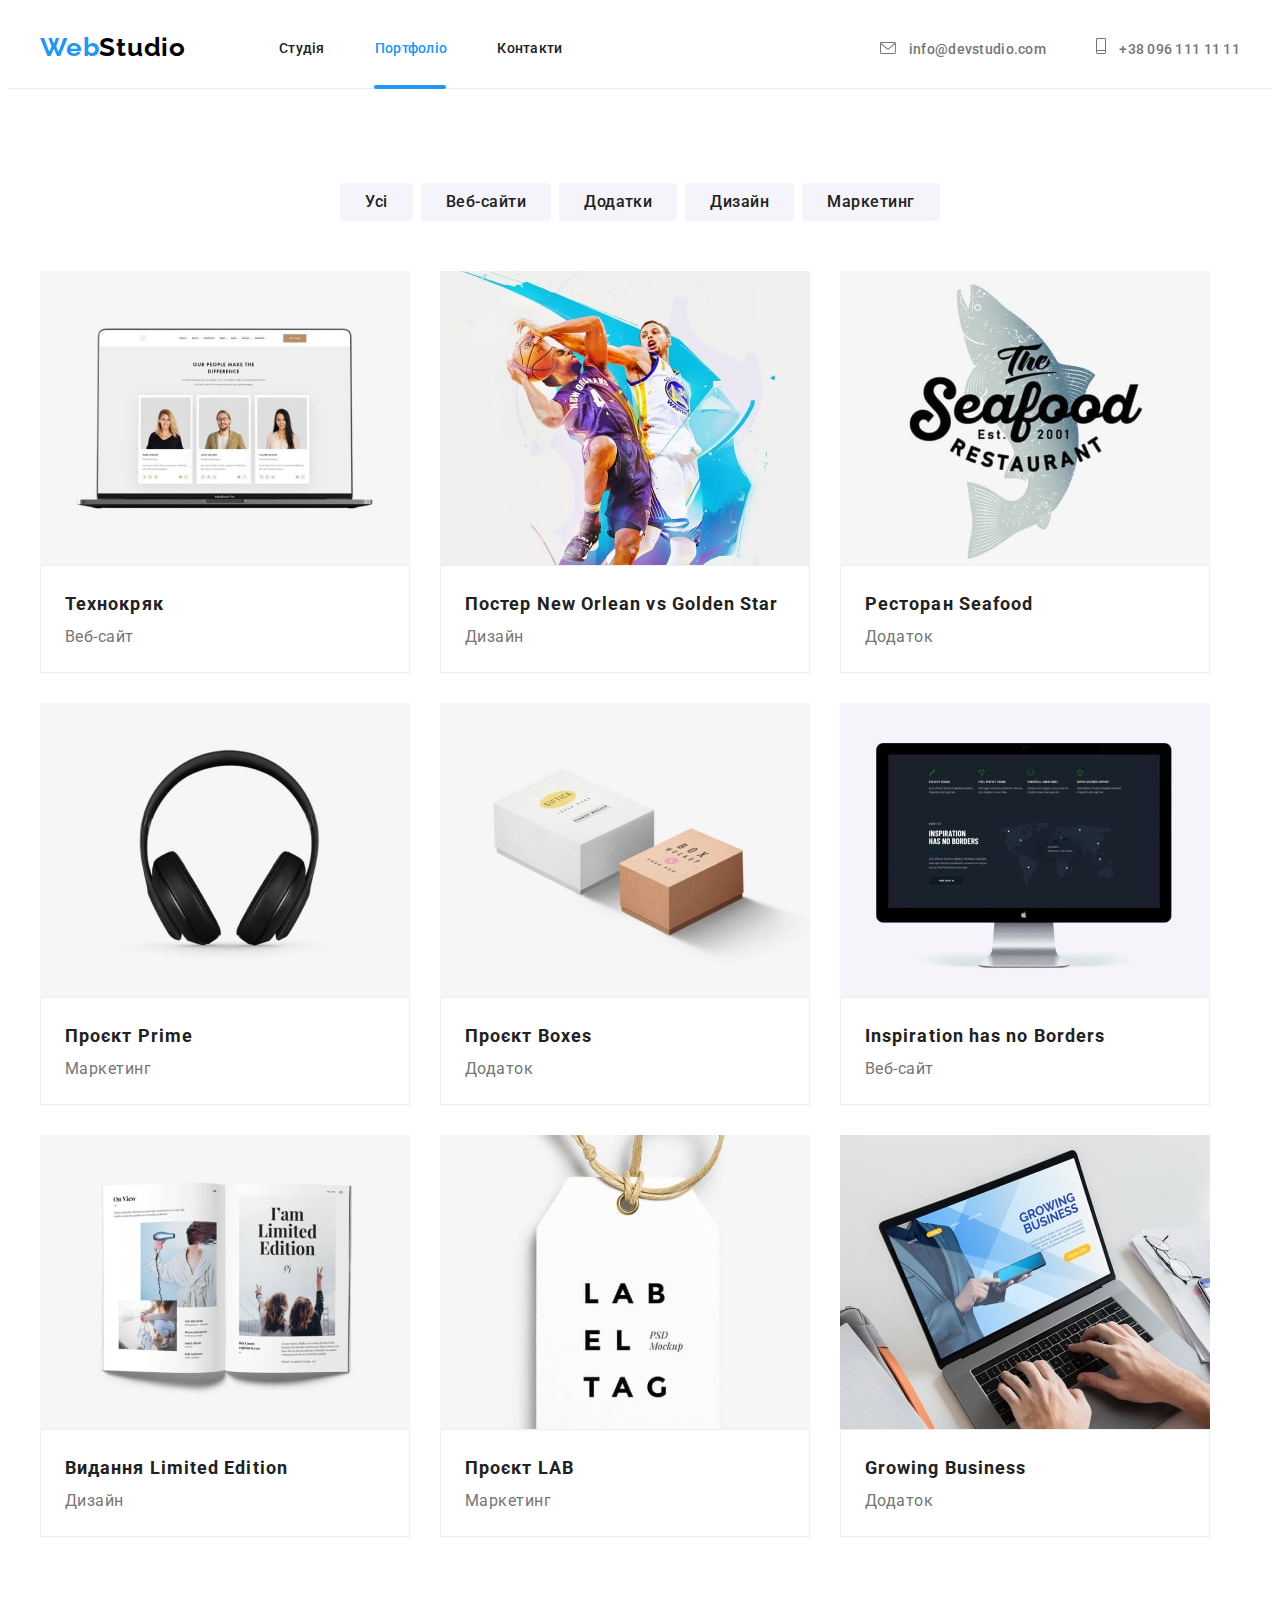
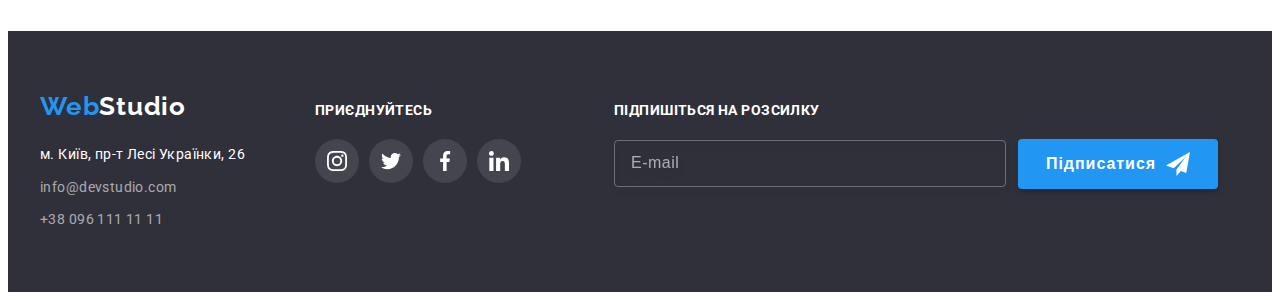
==== commit 87e529ed: "udpate" ====
--- a/portfolio.html
+++ b/portfolio.html
@@ -26,7 +26,7 @@
       <div class="container header-container">
         <nav class="navigation">
           <a class="logo navigation__logo" href="/"
-            >Web<span class="logo__accent">Studio</span></a
+            >Web<span class="logo__accent logo__accent--dark">Studio</span></a
           >
           <ul class="site site__container">
             <li class="site__list">
